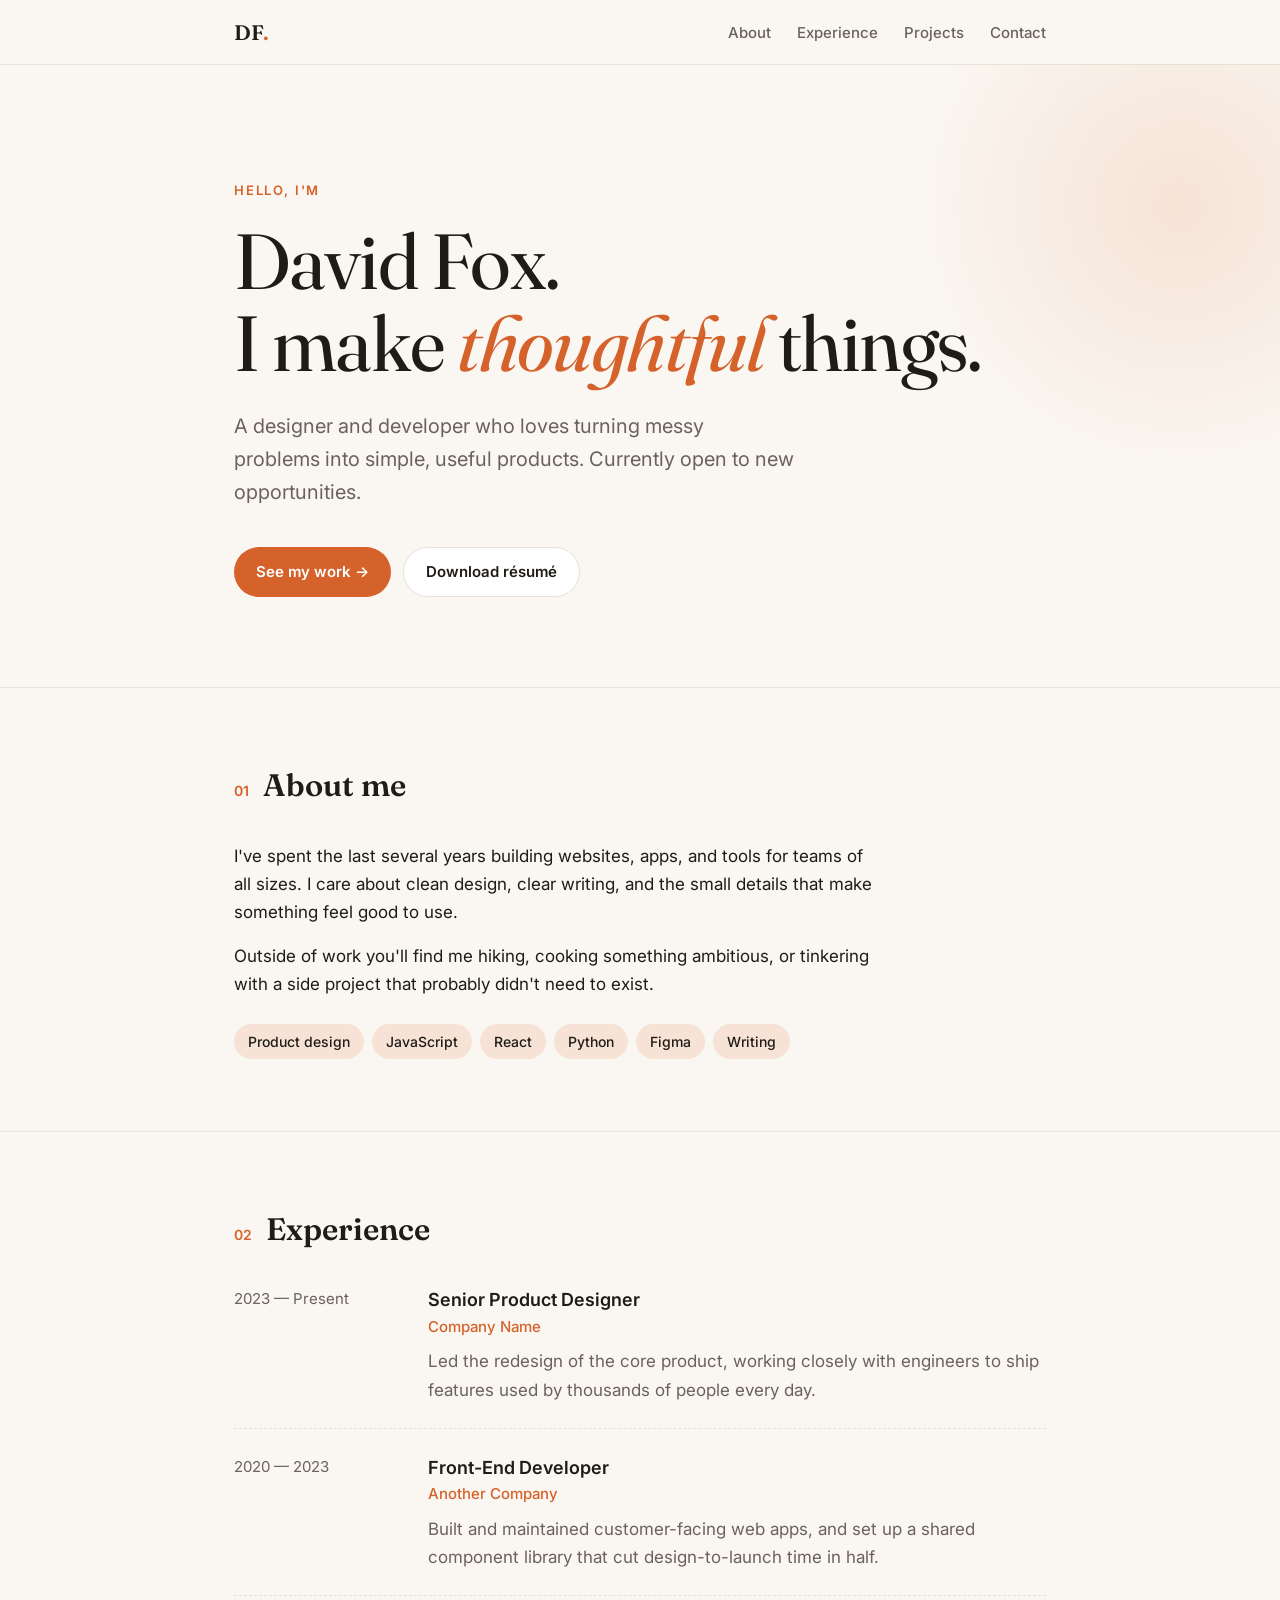
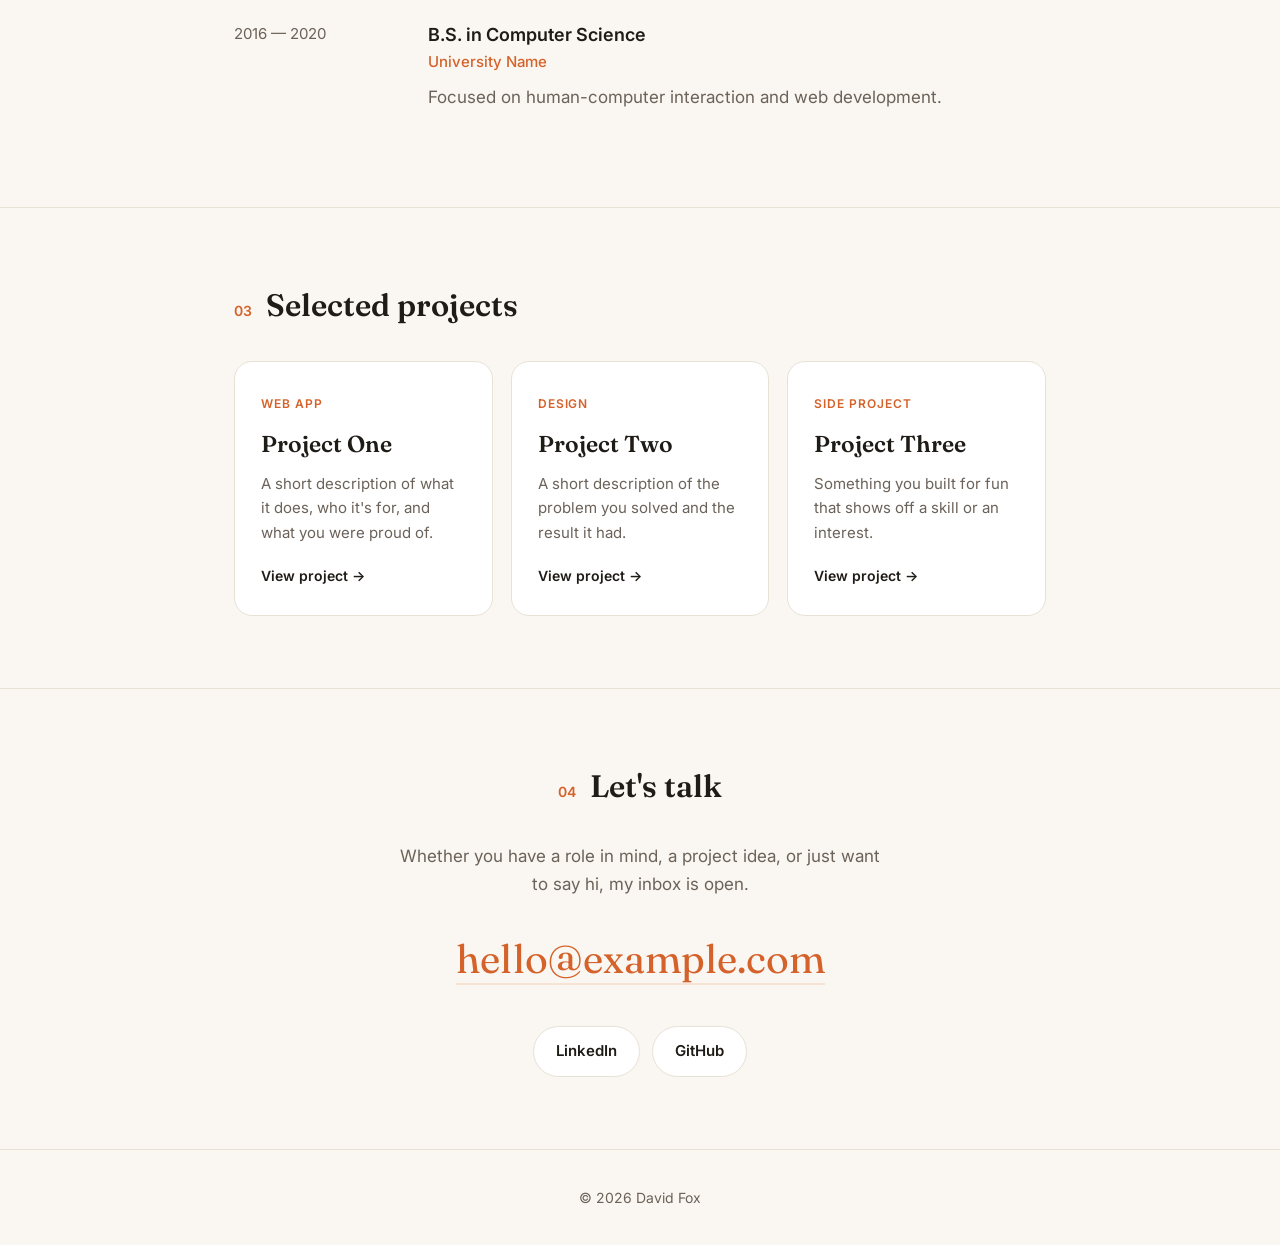
==== index.html @ 6da13271 "initial html" ====
<!doctype html>
<!--
  David Fox — personal site
  Everything marked "EDIT" is sample text: swap in your own details.
  To publish: upload this file to your username.github.io repository.
-->
<html lang="en">
<head>
  <meta charset="utf-8">
  <meta name="viewport" content="width=device-width, initial-scale=1">
  <title>David Fox</title>
  <meta name="description" content="David Fox: résumé, projects, and contact.">
  <link rel="preconnect" href="https://fonts.googleapis.com">
  <link rel="preconnect" href="https://fonts.gstatic.com" crossorigin>
  <link href="https://fonts.googleapis.com/css2?family=Fraunces:ital,opsz,wght@0,9..144,400;0,9..144,600;1,9..144,400&family=Inter:wght@400;500;600&display=swap" rel="stylesheet">
  <link rel="icon" href="data:image/svg+xml,<svg xmlns='http://www.w3.org/2000/svg' viewBox='0 0 100 100'><rect width='100' height='100' rx='24' fill='%23d4622a'/><text x='50' y='64' font-size='42' font-family='Georgia,serif' text-anchor='middle' fill='white'>DF</text></svg>">
  <style>
    :root {
      --bg: #faf7f2;
      --surface: #ffffff;
      --text: #1f1b16;
      --muted: #6b6259;
      --line: #e8e1d6;
      --accent: #d4622a;
      --accent-soft: #f6e3d6;
    }
    @media (prefers-color-scheme: dark) {
      :root {
        --bg: #16130f;
        --surface: #1f1b16;
        --text: #f2ece4;
        --muted: #a89d90;
        --line: #2f2922;
        --accent: #ec8550;
        --accent-soft: #3a2418;
      }
    }

    * { box-sizing: border-box; margin: 0; padding: 0; }
    html { scroll-behavior: smooth; }
    body {
      font-family: Inter, system-ui, -apple-system, sans-serif;
      background: var(--bg);
      color: var(--text);
      font-size: 17px;
      line-height: 1.65;
      -webkit-font-smoothing: antialiased;
    }
    a { color: inherit; }
    .wrap { max-width: 860px; margin: 0 auto; padding: 0 24px; }

    /* Navigation */
    nav {
      position: sticky; top: 0; z-index: 10;
      background: color-mix(in srgb, var(--bg) 85%, transparent);
      backdrop-filter: blur(10px);
      -webkit-backdrop-filter: blur(10px);
      border-bottom: 1px solid var(--line);
    }
    nav .wrap { display: flex; justify-content: space-between; align-items: center; height: 64px; }
    .mark { font-family: Fraunces, Georgia, serif; font-weight: 600; font-size: 21px; text-decoration: none; }
    .mark span { color: var(--accent); }
    nav ul { display: flex; gap: 26px; list-style: none; }
    nav ul a { text-decoration: none; color: var(--muted); font-size: 15px; font-weight: 500; transition: color .2s; }
    nav ul a:hover { color: var(--accent); }

    /* Hero */
    .hero { padding: 110px 0 90px; position: relative; overflow: hidden; }
    .hero::before {
      content: ""; position: absolute; z-index: -1;
      width: 560px; height: 560px; right: -180px; top: -140px; border-radius: 50%;
      background: radial-gradient(circle, var(--accent-soft), transparent 70%);
    }
    .eyebrow {
      display: inline-block; margin-bottom: 20px;
      font-size: 13px; font-weight: 600; letter-spacing: .14em; text-transform: uppercase;
      color: var(--accent);
    }
    h1 {
      font-family: Fraunces, Georgia, serif; font-weight: 400;
      font-size: clamp(44px, 8vw, 78px); line-height: 1.04; letter-spacing: -.02em;
      margin-bottom: 26px;
    }
    h1 em { font-style: italic; color: var(--accent); }
    .lede { font-size: 20px; color: var(--muted); max-width: 560px; margin-bottom: 38px; }
    .buttons { display: flex; gap: 12px; flex-wrap: wrap; }
    .btn {
      display: inline-flex; align-items: center; gap: 8px;
      padding: 12px 22px; border-radius: 999px;
      font-weight: 600; font-size: 15px; text-decoration: none;
      transition: transform .2s, box-shadow .2s;
    }
    .btn.primary { background: var(--accent); color: #fff; }
    .btn.ghost { background: var(--surface); border: 1px solid var(--line); }
    .btn:hover { transform: translateY(-2px); box-shadow: 0 10px 22px -10px rgba(0,0,0,.3); }

    /* Sections */
    section { padding: 72px 0; border-top: 1px solid var(--line); }
    h2 {
      font-family: Fraunces, Georgia, serif; font-weight: 600; font-size: 31px;
      display: flex; align-items: baseline; gap: 14px; margin-bottom: 30px;
    }
    h2 .num { font-family: Inter, sans-serif; font-size: 14px; font-weight: 600; color: var(--accent); }

    .about p { max-width: 640px; margin-bottom: 16px; }
    .skills { display: flex; flex-wrap: wrap; gap: 8px; margin-top: 26px; list-style: none; }
    .skills li { padding: 6px 14px; border-radius: 999px; background: var(--accent-soft); font-size: 14px; font-weight: 500; }

    .job { display: grid; grid-template-columns: 170px 1fr; gap: 24px; padding: 24px 0; border-bottom: 1px dashed var(--line); }
    .job:first-of-type { padding-top: 0; }
    .job:last-of-type { border-bottom: none; }
    .when { color: var(--muted); font-size: 15px; padding-top: 2px; }
    .job h3 { font-size: 18px; font-weight: 600; }
    .job .org { color: var(--accent); font-weight: 500; font-size: 15px; margin-bottom: 8px; }
    .job p { color: var(--muted); }

    .grid { display: grid; grid-template-columns: repeat(auto-fit, minmax(240px, 1fr)); gap: 18px; }
    .card {
      display: block; text-decoration: none;
      background: var(--surface); border: 1px solid var(--line); border-radius: 18px; padding: 26px;
      transition: transform .25s, border-color .25s, box-shadow .25s;
    }
    .card:hover { transform: translateY(-4px); border-color: var(--accent); box-shadow: 0 16px 32px -20px rgba(0,0,0,.4); }
    .card .tag { font-size: 12px; font-weight: 600; letter-spacing: .08em; text-transform: uppercase; color: var(--accent); }
    .card h3 { font-family: Fraunces, Georgia, serif; font-size: 23px; font-weight: 600; margin: 10px 0 8px; }
    .card p { color: var(--muted); font-size: 15px; }
    .card .arrow { display: inline-block; margin-top: 18px; font-weight: 600; font-size: 14px; transition: transform .2s; }
    .card:hover .arrow { transform: translateX(4px); }

    .contact { text-align: center; }
    .contact h2 { justify-content: center; }
    .contact p { color: var(--muted); max-width: 480px; margin: 0 auto 28px; }
    .big-email {
      font-family: Fraunces, Georgia, serif; font-size: clamp(24px, 5.5vw, 40px);
      color: var(--accent); text-decoration: none;
      border-bottom: 2px solid var(--accent-soft); transition: border-color .2s;
    }
    .big-email:hover { border-color: var(--accent); }
    .socials { display: flex; justify-content: center; flex-wrap: wrap; gap: 12px; margin-top: 34px; }

    footer { padding: 36px 0; text-align: center; color: var(--muted); font-size: 14px; border-top: 1px solid var(--line); }

    /* Gentle fade-in on scroll (only when JavaScript runs) */
    .js .reveal { opacity: 0; transform: translateY(18px); transition: opacity .7s ease, transform .7s ease; }
    .js .reveal.in { opacity: 1; transform: none; }

    @media (max-width: 640px) {
      nav ul { gap: 16px; }
      nav ul a { font-size: 14px; }
      .hero { padding: 72px 0 64px; }
      .lede { font-size: 18px; }
      .job { grid-template-columns: 1fr; gap: 4px; }
    }
    @media (prefers-reduced-motion: reduce) {
      html { scroll-behavior: auto; }
      .js .reveal { opacity: 1; transform: none; transition: none; }
    }
  </style>
</head>
<body>
  <script>document.documentElement.classList.add('js');</script>

  <nav>
    <div class="wrap">
      <a class="mark" href="#top">DF<span>.</span></a>
      <ul>
        <li><a href="#about">About</a></li>
        <li><a href="#experience">Experience</a></li>
        <li><a href="#projects">Projects</a></li>
        <li><a href="#contact">Contact</a></li>
      </ul>
    </div>
  </nav>

  <header class="hero" id="top">
    <div class="wrap">
      <span class="eyebrow">Hello, I'm</span>
      <h1>David Fox.<br>I make <em>thoughtful</em> things.</h1>
      <!-- EDIT: one or two sentences about what you do -->
      <p class="lede">A designer and developer who loves turning messy problems into simple, useful products. Currently open to new opportunities.</p>
      <div class="buttons">
        <a class="btn primary" href="#projects">See my work →</a>
        <!-- EDIT: upload your résumé as resume.pdf next to this file -->
        <a class="btn ghost" href="resume.pdf">Download résumé</a>
      </div>
    </div>
  </header>

  <main>
    <section id="about" class="about reveal">
      <div class="wrap">
        <h2><span class="num">01</span>About me</h2>
        <!-- EDIT: your story -->
        <p>I've spent the last several years building websites, apps, and tools for teams of all sizes. I care about clean design, clear writing, and the small details that make something feel good to use.</p>
        <p>Outside of work you'll find me hiking, cooking something ambitious, or tinkering with a side project that probably didn't need to exist.</p>
        <!-- EDIT: your skills -->
        <ul class="skills">
          <li>Product design</li>
          <li>JavaScript</li>
          <li>React</li>
          <li>Python</li>
          <li>Figma</li>
          <li>Writing</li>
        </ul>
      </div>
    </section>

    <section id="experience" class="reveal">
      <div class="wrap">
        <h2><span class="num">02</span>Experience</h2>
        <!-- EDIT: your jobs (copy a .job block to add more) -->
        <div class="job">
          <div class="when">2023 — Present</div>
          <div>
            <h3>Senior Product Designer</h3>
            <div class="org">Company Name</div>
            <p>Led the redesign of the core product, working closely with engineers to ship features used by thousands of people every day.</p>
          </div>
        </div>
        <div class="job">
          <div class="when">2020 — 2023</div>
          <div>
            <h3>Front-End Developer</h3>
            <div class="org">Another Company</div>
            <p>Built and maintained customer-facing web apps, and set up a shared component library that cut design-to-launch time in half.</p>
          </div>
        </div>
        <div class="job">
          <div class="when">2016 — 2020</div>
          <div>
            <h3>B.S. in Computer Science</h3>
            <div class="org">University Name</div>
            <p>Focused on human-computer interaction and web development.</p>
          </div>
        </div>
      </div>
    </section>

    <section id="projects" class="reveal">
      <div class="wrap">
        <h2><span class="num">03</span>Selected projects</h2>
        <!-- EDIT: your projects; change href="#" to each project's link -->
        <div class="grid">
          <a class="card" href="#">
            <span class="tag">Web app</span>
            <h3>Project One</h3>
            <p>A short description of what it does, who it's for, and what you were proud of.</p>
            <span class="arrow">View project →</span>
          </a>
          <a class="card" href="#">
            <span class="tag">Design</span>
            <h3>Project Two</h3>
            <p>A short description of the problem you solved and the result it had.</p>
            <span class="arrow">View project →</span>
          </a>
          <a class="card" href="#">
            <span class="tag">Side project</span>
            <h3>Project Three</h3>
            <p>Something you built for fun that shows off a skill or an interest.</p>
            <span class="arrow">View project →</span>
          </a>
        </div>
      </div>
    </section>

    <section id="contact" class="contact reveal">
      <div class="wrap">
        <h2><span class="num">04</span>Let's talk</h2>
        <p>Whether you have a role in mind, a project idea, or just want to say hi, my inbox is open.</p>
        <!-- EDIT: your email (both places) -->
        <a class="big-email" href="mailto:hello@example.com">hello@example.com</a>
        <!-- EDIT: your profile links -->
        <div class="socials">
          <a class="btn ghost" href="https://www.linkedin.com/">LinkedIn</a>
          <a class="btn ghost" href="https://github.com/">GitHub</a>
        </div>
      </div>
    </section>
  </main>

  <footer>
    <div class="wrap">© <span id="year">2026</span> David Fox</div>
  </footer>

  <script>
    document.getElementById('year').textContent = new Date().getFullYear();

    const items = document.querySelectorAll('.reveal');
    if ('IntersectionObserver' in window) {
      const io = new IntersectionObserver((entries) => {
        entries.forEach((e) => {
          if (e.isIntersecting) { e.target.classList.add('in'); io.unobserve(e.target); }
        });
      }, { threshold: 0.12 });
      items.forEach((el) => io.observe(el));
    } else {
      items.forEach((el) => el.classList.add('in'));
    }
  </script>
</body>
</html>
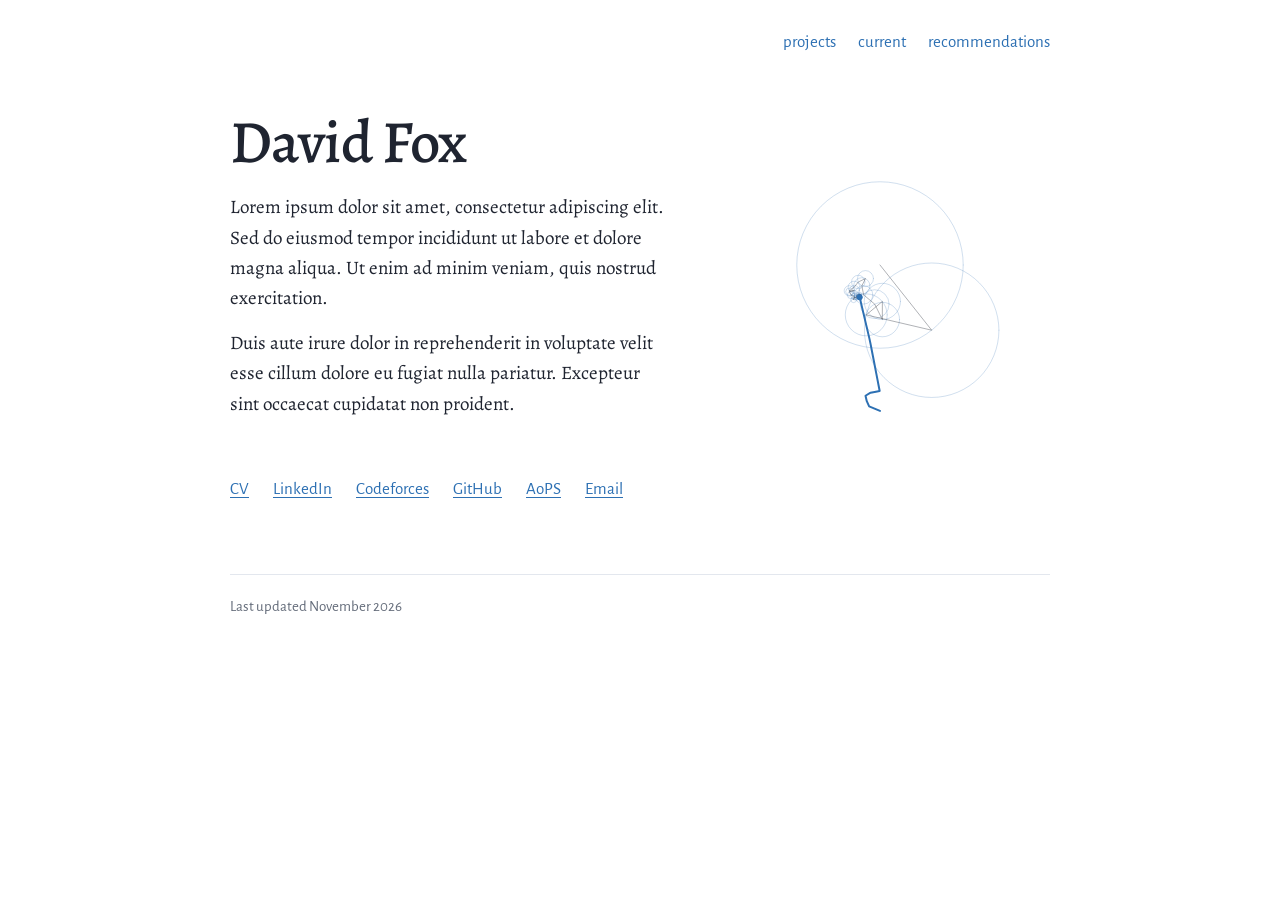
==== commit fbc7611e: "Add files via upload" ====
--- a/index.html
+++ b/index.html
@@ -1,301 +1,56 @@
 <!doctype html>
 <!--
-  David Fox — personal site
-  Everything marked "EDIT" is sample text: swap in your own details.
-  To publish: upload this file to your username.github.io repository.
+  David Fox's homepage.
+  Upload this whole folder (all .html files, style.css, fox.js, projects.js,
+  and the images folder) to your username.github.io repository.
+  Search the files for "EDIT" to find the spots to fill in.
 -->
 <html lang="en">
 <head>
   <meta charset="utf-8">
-  <meta name="viewport" content="width=device-width, initial-scale=1">
+  <meta name="viewport" content="width=device-width, initial-scale=1, viewport-fit=cover">
   <title>David Fox</title>
-  <meta name="description" content="David Fox: résumé, projects, and contact.">
+  <meta name="description" content="David Fox's homepage.">
   <link rel="preconnect" href="https://fonts.googleapis.com">
   <link rel="preconnect" href="https://fonts.gstatic.com" crossorigin>
-  <link href="https://fonts.googleapis.com/css2?family=Fraunces:ital,opsz,wght@0,9..144,400;0,9..144,600;1,9..144,400&family=Inter:wght@400;500;600&display=swap" rel="stylesheet">
-  <link rel="icon" href="data:image/svg+xml,<svg xmlns='http://www.w3.org/2000/svg' viewBox='0 0 100 100'><rect width='100' height='100' rx='24' fill='%23d4622a'/><text x='50' y='64' font-size='42' font-family='Georgia,serif' text-anchor='middle' fill='white'>DF</text></svg>">
-  <style>
-    :root {
-      --bg: #faf7f2;
-      --surface: #ffffff;
-      --text: #1f1b16;
-      --muted: #6b6259;
-      --line: #e8e1d6;
-      --accent: #d4622a;
-      --accent-soft: #f6e3d6;
-    }
-    @media (prefers-color-scheme: dark) {
-      :root {
-        --bg: #16130f;
-        --surface: #1f1b16;
-        --text: #f2ece4;
-        --muted: #a89d90;
-        --line: #2f2922;
-        --accent: #ec8550;
-        --accent-soft: #3a2418;
-      }
-    }
-
-    * { box-sizing: border-box; margin: 0; padding: 0; }
-    html { scroll-behavior: smooth; }
-    body {
-      font-family: Inter, system-ui, -apple-system, sans-serif;
-      background: var(--bg);
-      color: var(--text);
-      font-size: 17px;
-      line-height: 1.65;
-      -webkit-font-smoothing: antialiased;
-    }
-    a { color: inherit; }
-    .wrap { max-width: 860px; margin: 0 auto; padding: 0 24px; }
-
-    /* Navigation */
-    nav {
-      position: sticky; top: 0; z-index: 10;
-      background: color-mix(in srgb, var(--bg) 85%, transparent);
-      backdrop-filter: blur(10px);
-      -webkit-backdrop-filter: blur(10px);
-      border-bottom: 1px solid var(--line);
-    }
-    nav .wrap { display: flex; justify-content: space-between; align-items: center; height: 64px; }
-    .mark { font-family: Fraunces, Georgia, serif; font-weight: 600; font-size: 21px; text-decoration: none; }
-    .mark span { color: var(--accent); }
-    nav ul { display: flex; gap: 26px; list-style: none; }
-    nav ul a { text-decoration: none; color: var(--muted); font-size: 15px; font-weight: 500; transition: color .2s; }
-    nav ul a:hover { color: var(--accent); }
-
-    /* Hero */
-    .hero { padding: 110px 0 90px; position: relative; overflow: hidden; }
-    .hero::before {
-      content: ""; position: absolute; z-index: -1;
-      width: 560px; height: 560px; right: -180px; top: -140px; border-radius: 50%;
-      background: radial-gradient(circle, var(--accent-soft), transparent 70%);
-    }
-    .eyebrow {
-      display: inline-block; margin-bottom: 20px;
-      font-size: 13px; font-weight: 600; letter-spacing: .14em; text-transform: uppercase;
-      color: var(--accent);
-    }
-    h1 {
-      font-family: Fraunces, Georgia, serif; font-weight: 400;
-      font-size: clamp(44px, 8vw, 78px); line-height: 1.04; letter-spacing: -.02em;
-      margin-bottom: 26px;
-    }
-    h1 em { font-style: italic; color: var(--accent); }
-    .lede { font-size: 20px; color: var(--muted); max-width: 560px; margin-bottom: 38px; }
-    .buttons { display: flex; gap: 12px; flex-wrap: wrap; }
-    .btn {
-      display: inline-flex; align-items: center; gap: 8px;
-      padding: 12px 22px; border-radius: 999px;
-      font-weight: 600; font-size: 15px; text-decoration: none;
-      transition: transform .2s, box-shadow .2s;
-    }
-    .btn.primary { background: var(--accent); color: #fff; }
-    .btn.ghost { background: var(--surface); border: 1px solid var(--line); }
-    .btn:hover { transform: translateY(-2px); box-shadow: 0 10px 22px -10px rgba(0,0,0,.3); }
-
-    /* Sections */
-    section { padding: 72px 0; border-top: 1px solid var(--line); }
-    h2 {
-      font-family: Fraunces, Georgia, serif; font-weight: 600; font-size: 31px;
-      display: flex; align-items: baseline; gap: 14px; margin-bottom: 30px;
-    }
-    h2 .num { font-family: Inter, sans-serif; font-size: 14px; font-weight: 600; color: var(--accent); }
-
-    .about p { max-width: 640px; margin-bottom: 16px; }
-    .skills { display: flex; flex-wrap: wrap; gap: 8px; margin-top: 26px; list-style: none; }
-    .skills li { padding: 6px 14px; border-radius: 999px; background: var(--accent-soft); font-size: 14px; font-weight: 500; }
-
-    .job { display: grid; grid-template-columns: 170px 1fr; gap: 24px; padding: 24px 0; border-bottom: 1px dashed var(--line); }
-    .job:first-of-type { padding-top: 0; }
-    .job:last-of-type { border-bottom: none; }
-    .when { color: var(--muted); font-size: 15px; padding-top: 2px; }
-    .job h3 { font-size: 18px; font-weight: 600; }
-    .job .org { color: var(--accent); font-weight: 500; font-size: 15px; margin-bottom: 8px; }
-    .job p { color: var(--muted); }
-
-    .grid { display: grid; grid-template-columns: repeat(auto-fit, minmax(240px, 1fr)); gap: 18px; }
-    .card {
-      display: block; text-decoration: none;
-      background: var(--surface); border: 1px solid var(--line); border-radius: 18px; padding: 26px;
-      transition: transform .25s, border-color .25s, box-shadow .25s;
-    }
-    .card:hover { transform: translateY(-4px); border-color: var(--accent); box-shadow: 0 16px 32px -20px rgba(0,0,0,.4); }
-    .card .tag { font-size: 12px; font-weight: 600; letter-spacing: .08em; text-transform: uppercase; color: var(--accent); }
-    .card h3 { font-family: Fraunces, Georgia, serif; font-size: 23px; font-weight: 600; margin: 10px 0 8px; }
-    .card p { color: var(--muted); font-size: 15px; }
-    .card .arrow { display: inline-block; margin-top: 18px; font-weight: 600; font-size: 14px; transition: transform .2s; }
-    .card:hover .arrow { transform: translateX(4px); }
-
-    .contact { text-align: center; }
-    .contact h2 { justify-content: center; }
-    .contact p { color: var(--muted); max-width: 480px; margin: 0 auto 28px; }
-    .big-email {
-      font-family: Fraunces, Georgia, serif; font-size: clamp(24px, 5.5vw, 40px);
-      color: var(--accent); text-decoration: none;
-      border-bottom: 2px solid var(--accent-soft); transition: border-color .2s;
-    }
-    .big-email:hover { border-color: var(--accent); }
-    .socials { display: flex; justify-content: center; flex-wrap: wrap; gap: 12px; margin-top: 34px; }
-
-    footer { padding: 36px 0; text-align: center; color: var(--muted); font-size: 14px; border-top: 1px solid var(--line); }
-
-    /* Gentle fade-in on scroll (only when JavaScript runs) */
-    .js .reveal { opacity: 0; transform: translateY(18px); transition: opacity .7s ease, transform .7s ease; }
-    .js .reveal.in { opacity: 1; transform: none; }
-
-    @media (max-width: 640px) {
-      nav ul { gap: 16px; }
-      nav ul a { font-size: 14px; }
-      .hero { padding: 72px 0 64px; }
-      .lede { font-size: 18px; }
-      .job { grid-template-columns: 1fr; gap: 4px; }
-    }
-    @media (prefers-reduced-motion: reduce) {
-      html { scroll-behavior: auto; }
-      .js .reveal { opacity: 1; transform: none; transition: none; }
-    }
-  </style>
+  <link href="https://fonts.googleapis.com/css2?family=Alegreya:ital,wght@0,400;0,500;1,400&family=Alegreya+Sans:wght@400;500&display=swap" rel="stylesheet">
+  <link rel="icon" href="data:image/svg+xml,<svg xmlns='http://www.w3.org/2000/svg' viewBox='0 0 100 100'><path d='M50 92 L30 70 L10 66 L20 58 L8 48 L18 20 L12 6 L32 14 L44 26 L56 26 L68 14 L88 6 L82 20 L92 48 L80 58 L90 66 L70 70 Z' fill='none' stroke='%232d70b3' stroke-width='6' stroke-linejoin='round'/></svg>">
+  <link rel="stylesheet" href="style.css">
 </head>
 <body>
-  <script>document.documentElement.classList.add('js');</script>
+  <div class="wrap home">
+    <nav class="topnav solo" aria-label="Pages">
+      <a href="projects.html">projects</a>
+      <a href="current.html">current</a>
+      <a href="recommendations.html">recommendations</a>
+    </nav>
 
-  <nav>
-    <div class="wrap">
-      <a class="mark" href="#top">DF<span>.</span></a>
-      <ul>
-        <li><a href="#about">About</a></li>
-        <li><a href="#experience">Experience</a></li>
-        <li><a href="#projects">Projects</a></li>
-        <li><a href="#contact">Contact</a></li>
-      </ul>
-    </div>
-  </nav>
-
-  <header class="hero" id="top">
-    <div class="wrap">
-      <span class="eyebrow">Hello, I'm</span>
-      <h1>David Fox.<br>I make <em>thoughtful</em> things.</h1>
-      <!-- EDIT: one or two sentences about what you do -->
-      <p class="lede">A designer and developer who loves turning messy problems into simple, useful products. Currently open to new opportunities.</p>
-      <div class="buttons">
-        <a class="btn primary" href="#projects">See my work →</a>
-        <!-- EDIT: upload your résumé as resume.pdf next to this file -->
-        <a class="btn ghost" href="resume.pdf">Download résumé</a>
-      </div>
-    </div>
-  </header>
-
-  <main>
-    <section id="about" class="about reveal">
-      <div class="wrap">
-        <h2><span class="num">01</span>About me</h2>
-        <!-- EDIT: your story -->
-        <p>I've spent the last several years building websites, apps, and tools for teams of all sizes. I care about clean design, clear writing, and the small details that make something feel good to use.</p>
-        <p>Outside of work you'll find me hiking, cooking something ambitious, or tinkering with a side project that probably didn't need to exist.</p>
-        <!-- EDIT: your skills -->
-        <ul class="skills">
-          <li>Product design</li>
-          <li>JavaScript</li>
-          <li>React</li>
-          <li>Python</li>
-          <li>Figma</li>
-          <li>Writing</li>
-        </ul>
-      </div>
-    </section>
-
-    <section id="experience" class="reveal">
-      <div class="wrap">
-        <h2><span class="num">02</span>Experience</h2>
-        <!-- EDIT: your jobs (copy a .job block to add more) -->
-        <div class="job">
-          <div class="when">2023 — Present</div>
-          <div>
-            <h3>Senior Product Designer</h3>
-            <div class="org">Company Name</div>
-            <p>Led the redesign of the core product, working closely with engineers to ship features used by thousands of people every day.</p>
-          </div>
+    <main>
+      <div class="hero">
+        <h1>David Fox</h1>
+        <div class="fox-wrap">
+          <canvas id="fox" tabindex="0" role="img" aria-label="A fox being drawn by spinning circles. Click to redraw." title="click to redraw"></canvas>
         </div>
-        <div class="job">
-          <div class="when">2020 — 2023</div>
-          <div>
-            <h3>Front-End Developer</h3>
-            <div class="org">Another Company</div>
-            <p>Built and maintained customer-facing web apps, and set up a shared component library that cut design-to-launch time in half.</p>
-          </div>
-        </div>
-        <div class="job">
-          <div class="when">2016 — 2020</div>
-          <div>
-            <h3>B.S. in Computer Science</h3>
-            <div class="org">University Name</div>
-            <p>Focused on human-computer interaction and web development.</p>
-          </div>
+        <div class="intro">
+          <!-- EDIT: your intro -->
+          <p>Lorem ipsum dolor sit amet, consectetur adipiscing elit. Sed do eiusmod tempor incididunt ut labore et dolore magna aliqua. Ut enim ad minim veniam, quis nostrud exercitation.</p>
+          <p>Duis aute irure dolor in reprehenderit in voluptate velit esse cillum dolore eu fugiat nulla pariatur. Excepteur sint occaecat cupidatat non proident.</p>
         </div>
       </div>
-    </section>
 
-    <section id="projects" class="reveal">
-      <div class="wrap">
-        <h2><span class="num">03</span>Selected projects</h2>
-        <!-- EDIT: your projects; change href="#" to each project's link -->
-        <div class="grid">
-          <a class="card" href="#">
-            <span class="tag">Web app</span>
-            <h3>Project One</h3>
-            <p>A short description of what it does, who it's for, and what you were proud of.</p>
-            <span class="arrow">View project →</span>
-          </a>
-          <a class="card" href="#">
-            <span class="tag">Design</span>
-            <h3>Project Two</h3>
-            <p>A short description of the problem you solved and the result it had.</p>
-            <span class="arrow">View project →</span>
-          </a>
-          <a class="card" href="#">
-            <span class="tag">Side project</span>
-            <h3>Project Three</h3>
-            <p>Something you built for fun that shows off a skill or an interest.</p>
-            <span class="arrow">View project →</span>
-          </a>
-        </div>
+      <!-- EDIT: replace YOURNAME with your usernames, and add or remove links -->
+      <div class="links">
+        <a href="resume.pdf">CV</a>
+        <a href="https://www.linkedin.com/in/YOURNAME">LinkedIn</a>
+        <a href="https://codeforces.com/profile/YOURNAME">Codeforces</a>
+        <a href="https://github.com/YOURNAME">GitHub</a>
+        <a href="https://artofproblemsolving.com/community/user/YOURNAME">AoPS</a>
+        <a href="mailto:davidfox12121@gmail.com">Email</a>
       </div>
-    </section>
+    </main>
 
-    <section id="contact" class="contact reveal">
-      <div class="wrap">
-        <h2><span class="num">04</span>Let's talk</h2>
-        <p>Whether you have a role in mind, a project idea, or just want to say hi, my inbox is open.</p>
-        <!-- EDIT: your email (both places) -->
-        <a class="big-email" href="mailto:hello@example.com">hello@example.com</a>
-        <!-- EDIT: your profile links -->
-        <div class="socials">
-          <a class="btn ghost" href="https://www.linkedin.com/">LinkedIn</a>
-          <a class="btn ghost" href="https://github.com/">GitHub</a>
-        </div>
-      </div>
-    </section>
-  </main>
-
-  <footer>
-    <div class="wrap">© <span id="year">2026</span> David Fox</div>
-  </footer>
-
-  <script>
-    document.getElementById('year').textContent = new Date().getFullYear();
-
-    const items = document.querySelectorAll('.reveal');
-    if ('IntersectionObserver' in window) {
-      const io = new IntersectionObserver((entries) => {
-        entries.forEach((e) => {
-          if (e.isIntersecting) { e.target.classList.add('in'); io.unobserve(e.target); }
-        });
-      }, { threshold: 0.12 });
-      items.forEach((el) => io.observe(el));
-    } else {
-      items.forEach((el) => el.classList.add('in'));
-    }
-  </script>
+    <footer>Last updated November 2026</footer>
+  </div>
+  <script src="fox.js"></script>
 </body>
 </html>
--- a/style.css
+++ b/style.css
@@ -0,0 +1,295 @@
+/* Shared styles for every page. Change colors and fonts here. */
+:root {
+  --paper: #ffffff;
+  --ink: #1f2430;
+  --soft: #636b79;
+  --rule: #e3e7ee;
+  --blue: #2d70b3;
+  --fox: #2d70b3;                  /* color of the traced fox */
+  --circle: rgba(45, 112, 179, .22); /* the spinning circles */
+  --arm: rgba(31, 36, 48, .35);      /* the line connecting them */
+  --stage: #f3f5f8;                  /* behind photos in the viewer */
+  --serif: Alegreya, Georgia, serif;
+  --sans: "Alegreya Sans", system-ui, -apple-system, sans-serif;
+}
+@media (prefers-color-scheme: dark) {
+  :root {
+    --paper: #15181d;
+    --ink: #e6e9ee;
+    --soft: #9aa3b0;
+    --rule: #2a2f38;
+    --blue: #6fa8e8;
+    --fox: #6fa8e8;
+    --circle: rgba(111, 168, 232, .2);
+    --arm: rgba(230, 233, 238, .35);
+    --stage: #0e1013;
+    color-scheme: dark;
+  }
+}
+
+* { box-sizing: border-box; }
+html { -webkit-text-size-adjust: 100%; }
+body {
+  margin: 0;
+  background: var(--paper);
+  color: var(--ink);
+  font-family: var(--serif);
+  font-size: 19px;
+  line-height: 1.6;
+}
+p { margin: 0; }
+a { color: var(--blue); text-decoration-thickness: 1px; text-underline-offset: 3px; }
+a:hover { text-decoration-thickness: 2px; }
+:focus-visible { outline: 2px solid var(--blue); outline-offset: 3px; border-radius: 2px; }
+
+.wrap {
+  max-width: 680px;
+  margin: 0 auto;
+  padding: 0 max(20px, env(safe-area-inset-right, 0px)) 0 max(20px, env(safe-area-inset-left, 0px));
+}
+.wrap.wide { max-width: 1040px; }
+.wrap.home { max-width: 860px; }
+
+/* Top navigation, same on every page */
+.topnav {
+  display: flex;
+  flex-wrap: wrap;
+  align-items: baseline;
+  gap: 6px 22px;
+  padding: 28px 0 0;
+  font-family: var(--sans);
+  font-size: 17px;
+}
+.topnav .home { color: var(--ink); text-decoration: none; font-family: var(--serif); font-size: 20px; margin-right: auto; }
+.topnav.solo { justify-content: flex-end; }
+.topnav a:not(.home) { text-decoration: none; }
+.topnav a:not(.home):hover { text-decoration: underline; }
+.topnav a[aria-current="page"] { color: var(--ink); text-decoration: underline; text-decoration-color: var(--rule); text-decoration-thickness: 2px; }
+
+/* Page titles on the inner pages */
+.page-head { padding: 56px 0 32px; }
+.page-head h1 { font-size: 42px; font-weight: 500; line-height: 1.1; margin: 0 0 10px; }
+.page-head p { color: var(--soft); }
+
+/* Small section labels */
+h2.label {
+  font-family: var(--sans);
+  font-size: 16px;
+  font-weight: 500;
+  color: var(--soft);
+  margin: 0 0 10px;
+}
+
+footer {
+  margin: 72px 0 0;
+  padding: 20px 0 40px;
+  border-top: 1px solid var(--rule);
+  font-family: var(--sans);
+  font-size: 15px;
+  color: var(--soft);
+}
+
+/* ---------- Home ---------- */
+.hero {
+  display: grid;
+  grid-template-columns: minmax(0, 1fr) 340px;
+  grid-template-areas: "name fox" "text fox";
+  align-items: center;
+  column-gap: 40px;
+  padding-top: 40px;
+}
+.hero h1 {
+  grid-area: name;
+  align-self: end;
+  font-size: 60px;
+  font-weight: 500;
+  line-height: 1.05;
+  letter-spacing: -0.01em;
+  margin: 0 0 18px;
+}
+.hero .intro { grid-area: text; align-self: start; }
+.hero .intro p + p { margin-top: 14px; }
+.fox-wrap { grid-area: fox; }
+#fox {
+  display: block;
+  width: 100%;
+  max-width: 100%;
+  aspect-ratio: 1;
+  cursor: pointer;
+}
+
+.links {
+  margin-top: 40px;
+  display: flex;
+  flex-wrap: wrap;
+  gap: 8px 24px;
+  font-family: var(--sans);
+  font-size: 17px;
+}
+
+/* ---------- Projects ---------- */
+.grid {
+  display: grid;
+  grid-template-columns: repeat(auto-fill, minmax(280px, 1fr));
+  gap: 40px 28px;
+}
+.card {
+  display: grid;
+  grid-template-rows: subgrid;
+  grid-row: span 2;
+  row-gap: 12px;
+  font: inherit;
+  color: inherit;
+  text-align: left;
+  background: none;
+  border: 0;
+  padding: 0;
+  cursor: pointer;
+}
+.card h2 { font-size: 22px; font-weight: 500; line-height: 1.25; margin: 0 0 4px; }
+.card .desc { font-family: var(--sans); font-size: 16px; color: var(--soft); line-height: 1.45; }
+.card .photo {
+  position: relative;
+  aspect-ratio: 4 / 5;
+  overflow: hidden;
+  border-radius: 4px;
+  border: 1px solid var(--rule);
+  background: var(--stage);
+}
+.card .photo img {
+  display: block;
+  width: 100%;
+  height: 100%;
+  object-fit: cover;
+  transition: transform .35s ease;
+}
+.card:hover .photo img { transform: scale(1.03); }
+.card .count {
+  position: absolute;
+  top: 10px;
+  right: 10px;
+  display: flex;
+  align-items: center;
+  gap: 5px;
+  padding: 3px 8px;
+  border-radius: 999px;
+  background: rgba(15, 18, 24, .62);
+  color: #fff;
+  font-family: var(--sans);
+  font-size: 13px;
+}
+.card .count svg { width: 13px; height: 13px; }
+
+/* Photo viewer */
+.viewer {
+  width: min(980px, calc(100vw - 32px));
+  max-height: calc(100dvh - 32px);
+  padding: 0;
+  border: 0;
+  border-radius: 6px;
+  background: var(--paper);
+  color: var(--ink);
+  overflow: auto;
+}
+.viewer::backdrop { background: rgba(10, 12, 16, .78); }
+.viewer .stage {
+  position: relative;
+  background: var(--stage);
+  height: min(68vh, 720px);
+  display: flex;
+  align-items: center;
+  justify-content: center;
+}
+.viewer .stage img {
+  max-width: 100%;
+  max-height: 100%;
+  object-fit: contain;
+  display: block;
+}
+.viewer .nav-btn,
+.viewer .close {
+  position: absolute;
+  width: 42px;
+  height: 42px;
+  border-radius: 50%;
+  border: 0;
+  background: rgba(15, 18, 24, .6);
+  color: #fff;
+  font-size: 22px;
+  line-height: 1;
+  cursor: pointer;
+  display: grid;
+  place-items: center;
+}
+.viewer .nav-btn:hover, .viewer .close:hover { background: rgba(15, 18, 24, .8); }
+.viewer .prev { left: 12px; top: 50%; transform: translateY(-50%); }
+.viewer .next { right: 12px; top: 50%; transform: translateY(-50%); }
+.viewer .close { top: 12px; right: 12px; font-size: 26px; }
+.viewer .nav-btn[hidden] { display: none; }
+.viewer .dots {
+  display: flex;
+  justify-content: center;
+  gap: 7px;
+  padding-top: 14px;
+}
+.viewer .dots:empty { display: none; }
+.viewer .dots span {
+  width: 7px;
+  height: 7px;
+  border-radius: 50%;
+  background: var(--rule);
+}
+.viewer .dots span.on { background: var(--blue); }
+.viewer .about { padding: 16px 26px 26px; display: grid; gap: 8px; }
+.viewer .about h2 { font-size: 26px; font-weight: 500; line-height: 1.2; margin: 0; }
+.viewer .about .desc { font-family: var(--sans); color: var(--soft); font-size: 16px; }
+.viewer .about .more { max-width: 62ch; }
+html.locked { overflow: hidden; }
+
+/* ---------- Current ---------- */
+.updates { list-style: none; margin: 0; padding: 0; }
+.updates li {
+  display: grid;
+  grid-template-columns: 120px minmax(0, 1fr);
+  gap: 24px;
+  padding: 18px 0;
+  border-top: 1px solid var(--rule);
+}
+.updates li:first-child { border-top: 0; padding-top: 0; }
+.updates time {
+  font-family: var(--sans);
+  font-size: 16px;
+  color: var(--soft);
+  padding-top: 2px;
+  font-variant-numeric: tabular-nums;
+}
+.updates p + p { margin-top: 10px; }
+
+/* ---------- Recommendations ---------- */
+.recs section + section { margin-top: 44px; }
+.recs ul { list-style: none; margin: 0; padding: 0; display: grid; gap: 14px; }
+.recs li .note { display: block; font-family: var(--sans); font-size: 16px; color: var(--soft); line-height: 1.45; }
+
+/* ---------- Phones ---------- */
+@media (max-width: 640px) {
+  body { font-size: 18px; }
+  .topnav { gap: 4px 18px; font-size: 16px; }
+  .topnav .home { flex-basis: 100%; margin-bottom: 4px; }
+  .hero {
+    grid-template-columns: minmax(0, 1fr);
+    grid-template-areas: "name" "fox" "text";
+    padding-top: 32px;
+  }
+  .hero h1 { font-size: 46px; margin-bottom: 8px; }
+  .fox-wrap { max-width: 300px; width: 100%; margin: 0 auto 20px; }
+  .page-head { padding: 40px 0 24px; }
+  .page-head h1 { font-size: 36px; }
+  .viewer .stage { height: 56vh; }
+  .viewer .about { padding: 18px 18px 22px; }
+  .updates li { grid-template-columns: minmax(0, 1fr); gap: 4px; }
+}
+
+@media (prefers-reduced-motion: reduce) {
+  .card .photo img { transition: none; }
+  .card:hover .photo img { transform: none; }
+}
